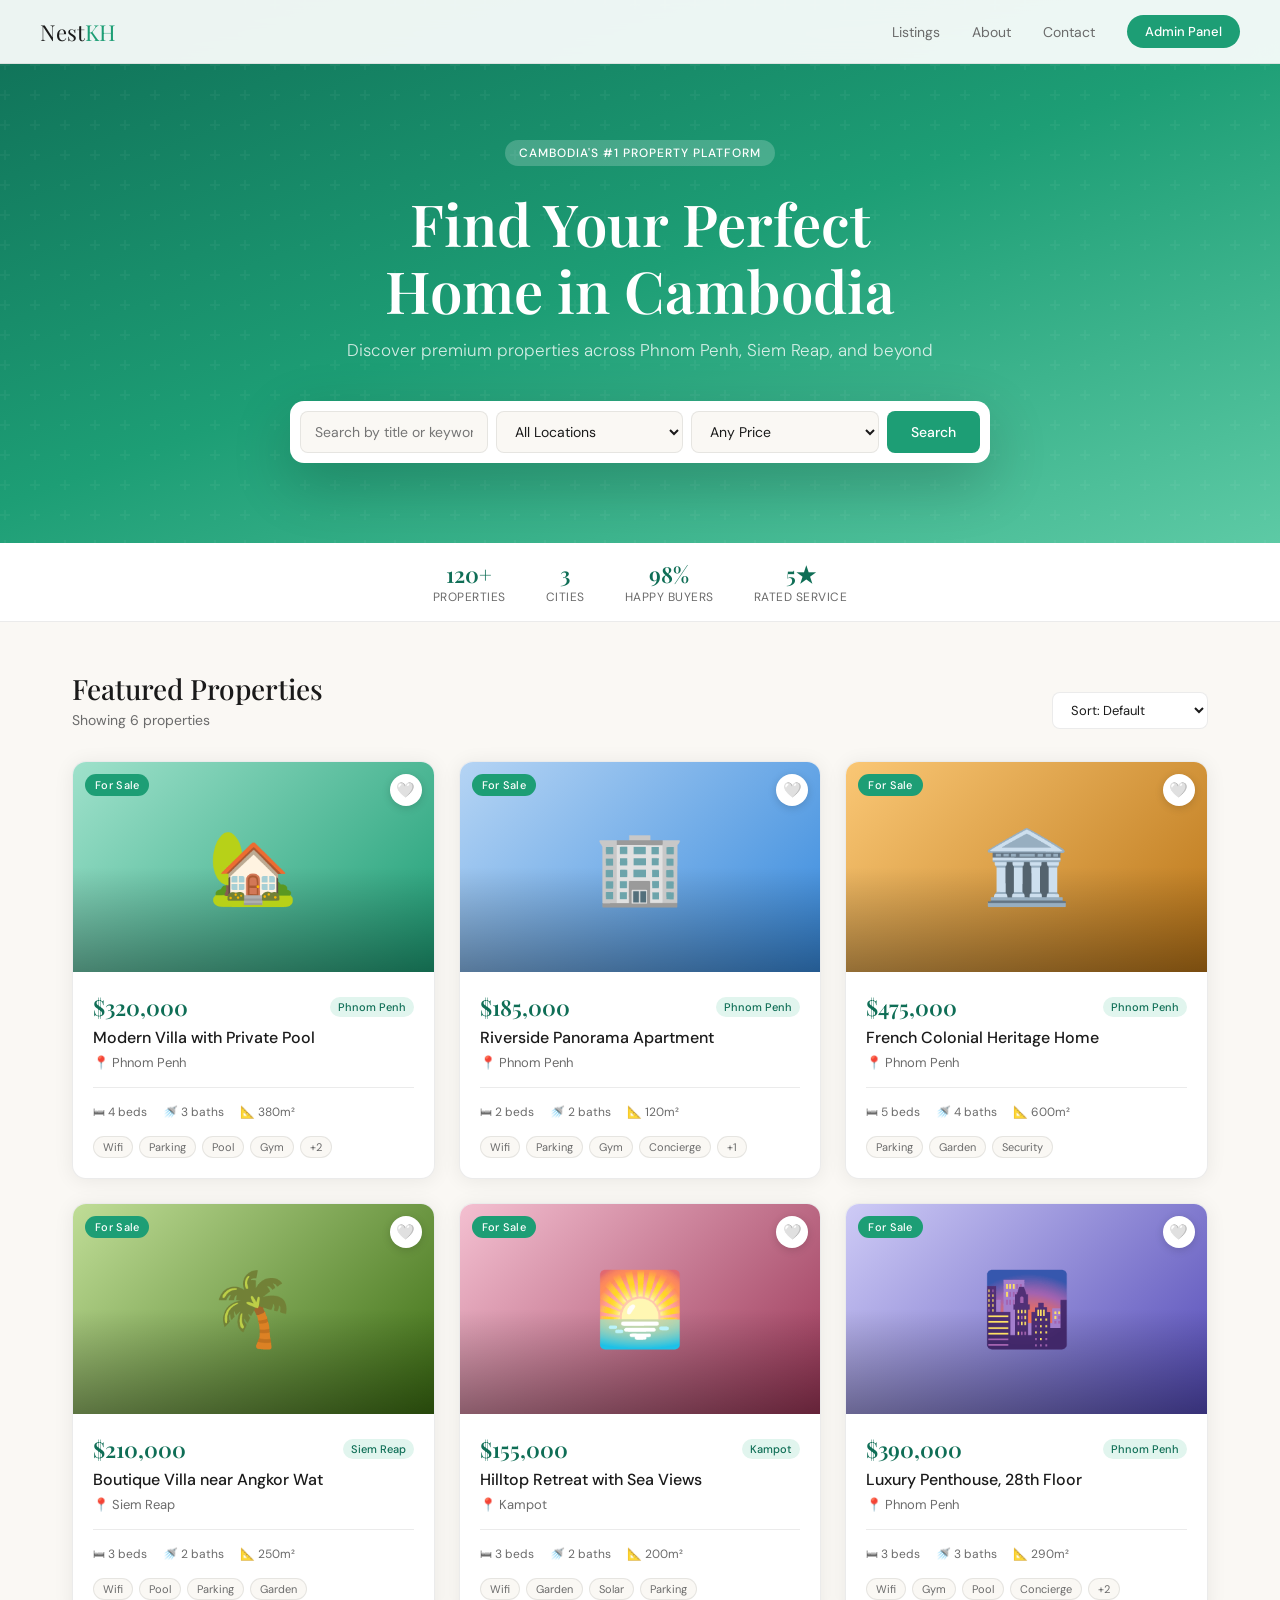
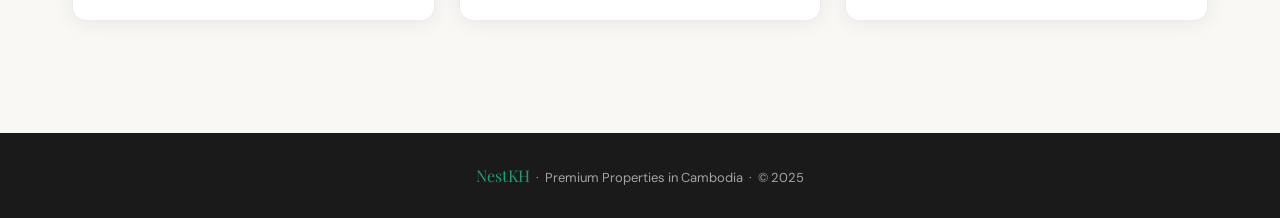
==== index.html @ 5dab059b "Add files via upload mock html" ====
<!DOCTYPE html>
<html lang="en">
<head>
<meta charset="UTF-8"/>
<meta name="viewport" content="width=device-width, initial-scale=1.0"/>
<title>NestKH — Premium Properties in Cambodia</title>
<link rel="preconnect" href="https://fonts.googleapis.com"/>
<link href="https://fonts.googleapis.com/css2?family=Playfair+Display:wght@400;500;600&family=DM+Sans:wght@300;400;500&display=swap" rel="stylesheet"/>
<style>
  :root {
    --green: #1D9E75;
    --green-dark: #0F6E56;
    --green-light: #E1F5EE;
    --cream: #FAF8F4;
    --ink: #1A1A1A;
    --muted: #6B6B6B;
    --border: rgba(0,0,0,0.08);
    --white: #ffffff;
    --card-shadow: 0 2px 20px rgba(0,0,0,0.07);
    --hover-shadow: 0 8px 40px rgba(0,0,0,0.13);
    --radius: 14px;
    --radius-sm: 8px;
  }
  * { box-sizing: border-box; margin: 0; padding: 0; }
  html { scroll-behavior: smooth; }
  body { font-family: 'DM Sans', sans-serif; background: var(--cream); color: var(--ink); overflow-x: hidden; }

  /* NAV */
  nav {
    position: fixed; top: 0; left: 0; right: 0; z-index: 999;
    background: rgba(255,255,255,0.92);
    backdrop-filter: blur(12px);
    border-bottom: 1px solid var(--border);
    height: 64px; display: flex; align-items: center;
    padding: 0 2.5rem; justify-content: space-between;
  }
  .logo { font-family: 'Playfair Display', serif; font-size: 22px; color: var(--ink); cursor: pointer; }
  .logo span { color: var(--green); }
  .nav-right { display: flex; align-items: center; gap: 2rem; }
  .nav-link { font-size: 14px; color: var(--muted); cursor: pointer; text-decoration: none; font-weight: 400; transition: color 0.2s; }
  .nav-link:hover { color: var(--ink); }
  .nav-admin { background: var(--green); color: white; padding: 8px 18px; border-radius: 100px; font-size: 13px; font-weight: 500; cursor: pointer; border: none; font-family: 'DM Sans', sans-serif; transition: background 0.2s; }
  .nav-admin:hover { background: var(--green-dark); }

  /* HERO */
  .hero {
    padding: 140px 2.5rem 80px;
    background: linear-gradient(160deg, #0F6E56 0%, #1D9E75 50%, #5DCAA5 100%);
    position: relative; overflow: hidden; text-align: center;
  }
  .hero::before {
    content: ''; position: absolute; inset: 0;
    background: url("data:image/svg+xml,%3Csvg width='60' height='60' viewBox='0 0 60 60' xmlns='http://www.w3.org/2000/svg'%3E%3Cg fill='none' fill-rule='evenodd'%3E%3Cg fill='%23ffffff' fill-opacity='0.04'%3E%3Cpath d='M36 34v-4h-2v4h-4v2h4v4h2v-4h4v-2h-4zm0-30V0h-2v4h-4v2h4v4h2V6h4V4h-4zM6 34v-4H4v4H0v2h4v4h2v-4h4v-2H6zM6 4V0H4v4H0v2h4v4h2V6h4V4H6z'/%3E%3C/g%3E%3C/g%3E%3C/svg%3E");
  }
  .hero-tag { display: inline-block; background: rgba(255,255,255,0.2); color: white; font-size: 12px; padding: 5px 14px; border-radius: 100px; margin-bottom: 1.5rem; letter-spacing: 1px; text-transform: uppercase; font-weight: 500; }
  .hero h1 { font-family: 'Playfair Display', serif; font-size: clamp(36px, 5vw, 58px); color: white; font-weight: 600; line-height: 1.15; margin-bottom: 1rem; position: relative; }
  .hero p { font-size: 17px; color: rgba(255,255,255,0.8); margin-bottom: 2.5rem; font-weight: 300; position: relative; }

  /* SEARCH BAR */
  .search-box {
    background: white;
    border-radius: var(--radius);
    padding: 10px;
    display: flex; gap: 8px; flex-wrap: wrap;
    max-width: 700px; margin: 0 auto;
    box-shadow: 0 20px 60px rgba(0,0,0,0.2);
    position: relative;
  }
  .search-box input, .search-box select {
    flex: 1; min-width: 150px; padding: 10px 14px;
    border: 1px solid var(--border); border-radius: var(--radius-sm);
    font-size: 14px; font-family: 'DM Sans', sans-serif;
    color: var(--ink); background: var(--cream); outline: none;
    transition: border-color 0.2s;
  }
  .search-box input:focus, .search-box select:focus { border-color: var(--green); }
  .search-btn {
    background: var(--green); color: white; border: none;
    padding: 10px 24px; border-radius: var(--radius-sm);
    font-size: 14px; font-weight: 500; cursor: pointer;
    font-family: 'DM Sans', sans-serif; white-space: nowrap;
    transition: background 0.2s;
  }
  .search-btn:hover { background: var(--green-dark); }

  /* STATS BAR */
  .stats-bar {
    background: white; border-bottom: 1px solid var(--border);
    padding: 1rem 2.5rem; display: flex; gap: 2.5rem; justify-content: center; flex-wrap: wrap;
  }
  .stat { text-align: center; }
  .stat-num { font-family: 'Playfair Display', serif; font-size: 22px; color: var(--green-dark); font-weight: 600; }
  .stat-label { font-size: 12px; color: var(--muted); text-transform: uppercase; letter-spacing: 0.5px; }

  /* LISTINGS SECTION */
  .listings-wrap { max-width: 1200px; margin: 0 auto; padding: 3rem 2rem; }
  .listings-header { display: flex; justify-content: space-between; align-items: flex-end; margin-bottom: 2rem; flex-wrap: wrap; gap: 1rem; }
  .listings-header h2 { font-family: 'Playfair Display', serif; font-size: 28px; font-weight: 500; }
  .listings-header p { font-size: 14px; color: var(--muted); margin-top: 4px; }
  .sort-select { padding: 8px 14px; border: 1px solid var(--border); border-radius: var(--radius-sm); font-size: 13px; font-family: 'DM Sans', sans-serif; color: var(--ink); background: white; cursor: pointer; outline: none; }

  /* GRID */
  .grid { display: grid; grid-template-columns: repeat(auto-fill, minmax(340px, 1fr)); gap: 1.5rem; }

  /* CARD */
  .card {
    background: white; border-radius: var(--radius);
    overflow: hidden; cursor: pointer;
    box-shadow: var(--card-shadow);
    border: 1px solid var(--border);
    transition: transform 0.25s cubic-bezier(0.34,1.56,0.64,1), box-shadow 0.25s;
    animation: fadeUp 0.5s ease both;
  }
  .card:hover { transform: translateY(-6px); box-shadow: var(--hover-shadow); }
  @keyframes fadeUp { from { opacity:0; transform: translateY(20px); } to { opacity:1; transform: translateY(0); } }
  .card:nth-child(1) { animation-delay: 0.05s; }
  .card:nth-child(2) { animation-delay: 0.1s; }
  .card:nth-child(3) { animation-delay: 0.15s; }
  .card:nth-child(4) { animation-delay: 0.2s; }
  .card:nth-child(5) { animation-delay: 0.25s; }
  .card:nth-child(6) { animation-delay: 0.3s; }

  .card-img {
    height: 210px; position: relative; overflow: hidden;
    display: flex; align-items: center; justify-content: center;
    font-size: 72px;
  }
  .img-overlay {
    position: absolute; inset: 0;
    background: linear-gradient(to bottom, transparent 50%, rgba(0,0,0,0.35) 100%);
  }
  .card-badge {
    position: absolute; top: 12px; left: 12px;
    background: var(--green); color: white;
    font-size: 11px; font-weight: 500; padding: 4px 10px;
    border-radius: 100px; letter-spacing: 0.3px;
  }
  .card-fav {
    position: absolute; top: 12px; right: 12px;
    background: white; width: 32px; height: 32px; border-radius: 50%;
    display: flex; align-items: center; justify-content: center;
    font-size: 15px; cursor: pointer; box-shadow: 0 2px 8px rgba(0,0,0,0.15);
    transition: transform 0.2s;
  }
  .card-fav:hover { transform: scale(1.15); }
  .card-body { padding: 1.25rem; }
  .card-top { display: flex; justify-content: space-between; align-items: flex-start; margin-bottom: 6px; }
  .card-price { font-family: 'Playfair Display', serif; font-size: 22px; color: var(--green-dark); font-weight: 600; }
  .card-tag { font-size: 11px; background: var(--green-light); color: var(--green-dark); padding: 3px 8px; border-radius: 100px; font-weight: 500; align-self: center; }
  .card-title { font-size: 16px; font-weight: 500; margin-bottom: 5px; line-height: 1.3; }
  .card-loc { font-size: 13px; color: var(--muted); margin-bottom: 1rem; display: flex; align-items: center; gap: 4px; }
  .divider { height: 1px; background: var(--border); margin-bottom: 1rem; }
  .card-meta { display: flex; gap: 1rem; margin-bottom: 1rem; }
  .meta-item { font-size: 12px; color: var(--muted); display: flex; align-items: center; gap: 4px; }
  .card-facilities { display: flex; gap: 6px; flex-wrap: wrap; }
  .fac { font-size: 11px; background: var(--cream); border: 1px solid var(--border); padding: 3px 9px; border-radius: 100px; color: var(--muted); font-weight: 400; }

  /* NO RESULTS */
  .no-results { text-align: center; padding: 4rem 2rem; color: var(--muted); }
  .no-results div { font-size: 48px; margin-bottom: 1rem; }
  .no-results p { font-size: 16px; }

  /* DETAIL PAGE */
  #detail-page { display: none; padding-top: 64px; }
  .detail-wrap { max-width: 1100px; margin: 0 auto; padding: 2.5rem 2rem; }
  .back-btn {
    display: inline-flex; align-items: center; gap: 6px;
    font-size: 14px; color: var(--muted); cursor: pointer;
    background: white; border: 1px solid var(--border);
    padding: 8px 16px; border-radius: 100px; margin-bottom: 1.5rem;
    transition: all 0.2s; font-family: 'DM Sans', sans-serif;
    box-shadow: var(--card-shadow);
  }
  .back-btn:hover { color: var(--ink); border-color: var(--green); }

  .detail-gallery { display: grid; grid-template-columns: 2fr 1fr; grid-template-rows: 240px 240px; gap: 10px; border-radius: var(--radius); overflow: hidden; margin-bottom: 2.5rem; }
  .gal-main { grid-row: span 2; background: linear-gradient(135deg, #9FE1CB, #1D9E75); display: flex; align-items: center; justify-content: center; font-size: 80px; }
  .gal-sub { display: grid; grid-template-rows: 1fr 1fr; gap: 10px; }
  .gal-sm { display: flex; align-items: center; justify-content: center; font-size: 40px; }
  .gal-sm:nth-child(1) { background: linear-gradient(135deg, #E1F5EE, #9FE1CB); }
  .gal-sm:nth-child(2) { background: linear-gradient(135deg, #C0DD97, #639922); }

  .detail-grid { display: grid; grid-template-columns: 1fr 360px; gap: 2rem; }
  .detail-info h1 { font-family: 'Playfair Display', serif; font-size: 32px; font-weight: 500; margin-bottom: 6px; line-height: 1.2; }
  .detail-price-row { display: flex; align-items: center; gap: 1rem; margin-bottom: 0.75rem; }
  .detail-price { font-family: 'Playfair Display', serif; font-size: 28px; color: var(--green-dark); }
  .detail-loc { font-size: 15px; color: var(--muted); display: flex; align-items: center; gap: 6px; margin-bottom: 2rem; }
  .detail-meta { display: flex; gap: 1.5rem; padding: 1.25rem; background: var(--green-light); border-radius: var(--radius-sm); margin-bottom: 2rem; flex-wrap: wrap; }
  .detail-meta-item { font-size: 13px; color: var(--green-dark); display: flex; align-items: center; gap: 6px; font-weight: 500; }
  .section-title { font-family: 'Playfair Display', serif; font-size: 18px; font-weight: 500; margin-bottom: 1rem; padding-bottom: 0.75rem; border-bottom: 1px solid var(--border); }
  .detail-desc { font-size: 15px; line-height: 1.8; color: var(--muted); margin-bottom: 2rem; font-weight: 300; }
  .fac-grid { display: grid; grid-template-columns: repeat(3, 1fr); gap: 10px; margin-bottom: 2rem; }
  .fac-item { background: white; border: 1px solid var(--border); border-radius: var(--radius-sm); padding: 14px; text-align: center; box-shadow: var(--card-shadow); }
  .fac-icon { font-size: 22px; margin-bottom: 6px; }
  .fac-name { font-size: 12px; color: var(--muted); font-weight: 500; }

  /* ENQUIRY CARD */
  .enquiry-card { background: white; border-radius: var(--radius); border: 1px solid var(--border); padding: 1.75rem; box-shadow: var(--card-shadow); position: sticky; top: 80px; }
  .enquiry-card h3 { font-family: 'Playfair Display', serif; font-size: 18px; margin-bottom: 1.25rem; }
  .enq-input { width: 100%; padding: 11px 14px; border: 1px solid var(--border); border-radius: var(--radius-sm); font-size: 14px; font-family: 'DM Sans', sans-serif; color: var(--ink); background: var(--cream); margin-bottom: 10px; outline: none; transition: border-color 0.2s; }
  .enq-input:focus { border-color: var(--green); }
  .enq-submit { width: 100%; padding: 12px; background: var(--green); color: white; border: none; border-radius: var(--radius-sm); font-size: 15px; font-weight: 500; cursor: pointer; font-family: 'DM Sans', sans-serif; transition: background 0.2s; margin-top: 4px; }
  .enq-submit:hover { background: var(--green-dark); }
  .agent-info { display: flex; align-items: center; gap: 12px; margin-top: 1.25rem; padding-top: 1.25rem; border-top: 1px solid var(--border); }
  .agent-avatar { width: 42px; height: 42px; border-radius: 50%; background: linear-gradient(135deg, var(--green), var(--green-dark)); display: flex; align-items: center; justify-content: center; font-size: 16px; color: white; font-weight: 500; flex-shrink: 0; }
  .agent-name { font-size: 14px; font-weight: 500; }
  .agent-role { font-size: 12px; color: var(--muted); }

  /* ADMIN LOGIN */
  #login-page { display: none; padding-top: 64px; min-height: 100vh; display: none; align-items: center; justify-content: center; background: var(--cream); }
  #login-page.active { display: flex; }
  .login-card { background: white; border-radius: var(--radius); border: 1px solid var(--border); padding: 2.5rem; width: 100%; max-width: 400px; box-shadow: var(--hover-shadow); text-align: center; }
  .login-icon { font-size: 40px; margin-bottom: 1rem; }
  .login-card h2 { font-family: 'Playfair Display', serif; font-size: 24px; margin-bottom: 0.5rem; }
  .login-card p { font-size: 14px; color: var(--muted); margin-bottom: 2rem; }
  .login-input { width: 100%; padding: 12px 16px; border: 1px solid var(--border); border-radius: var(--radius-sm); font-size: 15px; font-family: 'DM Sans', sans-serif; color: var(--ink); background: var(--cream); outline: none; text-align: center; letter-spacing: 6px; margin-bottom: 12px; transition: border-color 0.2s; }
  .login-input:focus { border-color: var(--green); }
  .login-btn { width: 100%; padding: 12px; background: var(--green); color: white; border: none; border-radius: var(--radius-sm); font-size: 15px; font-weight: 500; cursor: pointer; font-family: 'DM Sans', sans-serif; transition: background 0.2s; }
  .login-btn:hover { background: var(--green-dark); }
  .login-hint { font-size: 12px; color: var(--muted); margin-top: 1rem; }
  .login-error { font-size: 13px; color: #E24B4A; margin-top: 10px; display: none; }

  /* ADMIN PANEL */
  #admin-page { display: none; padding-top: 64px; }
  #admin-page.active { display: block; }
  .admin-wrap { max-width: 1100px; margin: 0 auto; padding: 2.5rem 2rem; }
  .admin-topbar { display: flex; justify-content: space-between; align-items: center; margin-bottom: 2rem; flex-wrap: wrap; gap: 1rem; }
  .admin-topbar h2 { font-family: 'Playfair Display', serif; font-size: 26px; }
  .admin-topbar p { font-size: 13px; color: var(--muted); margin-top: 2px; }
  .add-btn { background: var(--green); color: white; padding: 10px 20px; border: none; border-radius: var(--radius-sm); font-size: 14px; font-weight: 500; cursor: pointer; font-family: 'DM Sans', sans-serif; transition: background 0.2s; }
  .add-btn:hover { background: var(--green-dark); }
  .logout-btn { background: none; border: 1px solid var(--border); padding: 10px 16px; border-radius: var(--radius-sm); font-size: 14px; cursor: pointer; font-family: 'DM Sans', sans-serif; color: var(--muted); transition: all 0.2s; }
  .logout-btn:hover { border-color: #E24B4A; color: #E24B4A; }

  /* ADMIN STATS */
  .admin-stats { display: grid; grid-template-columns: repeat(auto-fit, minmax(150px, 1fr)); gap: 1rem; margin-bottom: 2rem; }
  .astat { background: white; border: 1px solid var(--border); border-radius: var(--radius-sm); padding: 1.25rem; box-shadow: var(--card-shadow); }
  .astat-num { font-family: 'Playfair Display', serif; font-size: 28px; color: var(--green-dark); }
  .astat-label { font-size: 12px; color: var(--muted); margin-top: 4px; text-transform: uppercase; letter-spacing: 0.5px; }

  /* ADMIN TABLE */
  .table-wrap { background: white; border-radius: var(--radius); border: 1px solid var(--border); overflow: hidden; box-shadow: var(--card-shadow); }
  table { width: 100%; border-collapse: collapse; }
  thead { background: var(--cream); }
  th { padding: 14px 16px; text-align: left; font-size: 11px; font-weight: 500; text-transform: uppercase; letter-spacing: 0.8px; color: var(--muted); border-bottom: 1px solid var(--border); }
  td { padding: 14px 16px; font-size: 14px; border-bottom: 1px solid var(--border); vertical-align: middle; }
  tr:last-child td { border-bottom: none; }
  tbody tr:hover td { background: var(--cream); }
  .td-title { font-weight: 500; }
  .td-price { font-family: 'Playfair Display', serif; font-size: 15px; color: var(--green-dark); }
  .status-pill { display: inline-block; background: #EAF3DE; color: #3B6D11; padding: 3px 10px; border-radius: 100px; font-size: 11px; font-weight: 500; }
  .btn-edit { background: #E6F1FB; color: #185FA5; border: none; padding: 6px 12px; border-radius: var(--radius-sm); font-size: 12px; cursor: pointer; font-family: 'DM Sans', sans-serif; font-weight: 500; margin-right: 6px; transition: background 0.15s; }
  .btn-del { background: #FCEBEB; color: #A32D2D; border: none; padding: 6px 12px; border-radius: var(--radius-sm); font-size: 12px; cursor: pointer; font-family: 'DM Sans', sans-serif; font-weight: 500; transition: background 0.15s; }
  .btn-edit:hover { background: #B5D4F4; }
  .btn-del:hover { background: #F7C1C1; }

  /* MODAL */
  .overlay { position: fixed; inset: 0; background: rgba(15,20,15,0.55); z-index: 1000; display: none; align-items: center; justify-content: center; padding: 1rem; backdrop-filter: blur(4px); }
  .overlay.open { display: flex; }
  .modal { background: white; border-radius: var(--radius); padding: 2rem; width: 100%; max-width: 520px; max-height: 90vh; overflow-y: auto; box-shadow: 0 30px 80px rgba(0,0,0,0.25); }
  .modal-head { display: flex; justify-content: space-between; align-items: center; margin-bottom: 1.5rem; }
  .modal-head h3 { font-family: 'Playfair Display', serif; font-size: 20px; }
  .modal-close { background: none; border: 1px solid var(--border); width: 32px; height: 32px; border-radius: 50%; cursor: pointer; font-size: 16px; display: flex; align-items: center; justify-content: center; color: var(--muted); transition: all 0.2s; }
  .modal-close:hover { border-color: #E24B4A; color: #E24B4A; }
  .field { margin-bottom: 1rem; }
  .field label { display: block; font-size: 12px; font-weight: 500; color: var(--muted); text-transform: uppercase; letter-spacing: 0.5px; margin-bottom: 6px; }
  .field input, .field select, .field textarea { width: 100%; padding: 10px 14px; border: 1px solid var(--border); border-radius: var(--radius-sm); font-size: 14px; font-family: 'DM Sans', sans-serif; color: var(--ink); background: var(--cream); outline: none; transition: border-color 0.2s; }
  .field input:focus, .field select:focus, .field textarea:focus { border-color: var(--green); background: white; }
  .field-row { display: grid; grid-template-columns: 1fr 1fr; gap: 12px; }
  .upload-zone { border: 2px dashed var(--border); border-radius: var(--radius-sm); padding: 1.5rem; text-align: center; cursor: pointer; transition: border-color 0.2s; background: var(--cream); }
  .upload-zone:hover { border-color: var(--green); }
  .upload-zone p { font-size: 13px; color: var(--muted); margin-top: 6px; }
  .modal-footer { display: flex; gap: 10px; justify-content: flex-end; margin-top: 1.5rem; padding-top: 1.5rem; border-top: 1px solid var(--border); }
  .btn-cancel { background: none; border: 1px solid var(--border); padding: 10px 20px; border-radius: var(--radius-sm); font-size: 14px; cursor: pointer; font-family: 'DM Sans', sans-serif; color: var(--muted); }
  .btn-save { background: var(--green); color: white; border: none; padding: 10px 24px; border-radius: var(--radius-sm); font-size: 14px; font-weight: 500; cursor: pointer; font-family: 'DM Sans', sans-serif; }

  /* FOOTER */
  footer { background: var(--ink); color: rgba(255,255,255,0.6); text-align: center; padding: 2rem; font-size: 13px; margin-top: 4rem; }
  footer span { color: var(--green); font-family: 'Playfair Display', serif; font-size: 16px; }

  /* RESPONSIVE */
  @media (max-width: 768px) {
    nav { padding: 0 1.25rem; }
    .hero { padding: 110px 1.25rem 60px; }
    .stats-bar { gap: 1.5rem; padding: 1rem; }
    .listings-wrap { padding: 2rem 1rem; }
    .grid { grid-template-columns: 1fr; }
    .detail-gallery { grid-template-columns: 1fr; grid-template-rows: 260px; }
    .gal-sub { display: none; }
    .gal-main { grid-row: span 1; }
    .detail-grid { grid-template-columns: 1fr; }
    .enquiry-card { position: static; }
    .fac-grid { grid-template-columns: repeat(2, 1fr); }
    .admin-wrap { padding: 1.5rem 1rem; }
    .field-row { grid-template-columns: 1fr; }
    table { font-size: 13px; }
    th, td { padding: 10px 12px; }
  }
</style>
</head>
<body>

<!-- NAV -->
<nav>
  <div class="logo" onclick="showPage('home')">Nest<span>KH</span></div>
  <div class="nav-right">
    <a class="nav-link" onclick="showPage('home')">Listings</a>
    <a class="nav-link">About</a>
    <a class="nav-link">Contact</a>
    <button class="nav-admin" onclick="showPage('login')">Admin Panel</button>
  </div>
</nav>

<!-- HOME PAGE -->
<div id="home-page">
  <div class="hero">
    <div class="hero-tag">Cambodia's #1 Property Platform</div>
    <h1>Find Your Perfect<br/>Home in Cambodia</h1>
    <p>Discover premium properties across Phnom Penh, Siem Reap, and beyond</p>
    <div class="search-box">
      <input type="text" placeholder="Search by title or keyword..." id="s-text" oninput="filterAll()"/>
      <select id="s-loc" onchange="filterAll()">
        <option value="">All Locations</option>
        <option>Phnom Penh</option>
        <option>Siem Reap</option>
        <option>Kampot</option>
      </select>
      <select id="s-price" onchange="filterAll()">
        <option value="">Any Price</option>
        <option value="200000">Under $200k</option>
        <option value="350000">Under $350k</option>
        <option value="999999">Under $500k</option>
      </select>
      <button class="search-btn" onclick="filterAll()">Search</button>
    </div>
  </div>

  <div class="stats-bar">
    <div class="stat"><div class="stat-num">120+</div><div class="stat-label">Properties</div></div>
    <div class="stat"><div class="stat-num">3</div><div class="stat-label">Cities</div></div>
    <div class="stat"><div class="stat-num">98%</div><div class="stat-label">Happy Buyers</div></div>
    <div class="stat"><div class="stat-num">5★</div><div class="stat-label">Rated Service</div></div>
  </div>

  <div class="listings-wrap">
    <div class="listings-header">
      <div>
        <h2>Featured Properties</h2>
        <p id="result-label">Showing 6 properties</p>
      </div>
      <select class="sort-select" onchange="sortListings(this.value)">
        <option value="">Sort: Default</option>
        <option value="asc">Price: Low to High</option>
        <option value="desc">Price: High to Low</option>
      </select>
    </div>
    <div class="grid" id="grid"></div>
    <div class="no-results" id="no-results" style="display:none;">
      <div>🏚️</div>
      <p>No properties match your search. Try adjusting your filters.</p>
    </div>
  </div>

  <footer><span>NestKH</span> &nbsp;·&nbsp; Premium Properties in Cambodia &nbsp;·&nbsp; © 2025</footer>
</div>

<!-- DETAIL PAGE -->
<div id="detail-page">
  <div class="detail-wrap">
    <button class="back-btn" onclick="showPage('home')">← Back to listings</button>
    <div class="detail-gallery">
      <div class="gal-main" id="d-main-img"></div>
      <div class="gal-sub">
        <div class="gal-sm" id="d-sub1"></div>
        <div class="gal-sm" id="d-sub2"></div>
      </div>
    </div>
    <div class="detail-grid">
      <div class="detail-info">
        <div class="detail-price-row">
          <div class="detail-price" id="d-price"></div>
          <span class="card-tag">For Sale</span>
        </div>
        <h1 id="d-title"></h1>
        <div class="detail-loc" id="d-loc"></div>
        <div class="detail-meta" id="d-meta"></div>
        <div class="section-title">About this property</div>
        <p class="detail-desc" id="d-desc"></p>
        <div class="section-title">Facilities & Amenities</div>
        <div class="fac-grid" id="d-facs"></div>
      </div>
      <div>
        <div class="enquiry-card">
          <h3>Enquire Now</h3>
          <input class="enq-input" placeholder="Your full name"/>
          <input class="enq-input" placeholder="Phone number"/>
          <input class="enq-input" placeholder="Email address"/>
          <textarea class="enq-input" rows="3" placeholder="I'm interested in this property..." style="resize:none;"></textarea>
          <button class="enq-submit">Send Enquiry</button>
          <div class="agent-info">
            <div class="agent-avatar">SR</div>
            <div>
              <div class="agent-name">Sophea Ros</div>
              <div class="agent-role">Senior Property Consultant</div>
            </div>
          </div>
        </div>
      </div>
    </div>
  </div>
  <footer><span>NestKH</span> &nbsp;·&nbsp; Premium Properties in Cambodia &nbsp;·&nbsp; © 2025</footer>
</div>

<!-- LOGIN PAGE -->
<div id="login-page">
  <div class="login-card">
    <div class="login-icon">🔐</div>
    <h2>Admin Access</h2>
    <p>Enter your password to access the admin panel</p>
    <input class="login-input" type="password" id="pw" placeholder="••••••" onkeydown="if(event.key==='Enter')doLogin()"/>
    <button class="login-btn" onclick="doLogin()">Login</button>
    <div class="login-hint">Hint: try <strong>admin123</strong></div>
    <div class="login-error" id="pw-err">Incorrect password. Please try again.</div>
  </div>
</div>

<!-- ADMIN PAGE -->
<div id="admin-page">
  <div class="admin-wrap">
    <div class="admin-topbar">
      <div>
        <h2>Admin Dashboard</h2>
        <p>Manage your property listings</p>
      </div>
      <div style="display:flex;gap:10px;">
        <button class="add-btn" onclick="openModal()">+ Add Listing</button>
        <button class="logout-btn" onclick="showPage('home')">Logout</button>
      </div>
    </div>
    <div class="admin-stats">
      <div class="astat"><div class="astat-num">6</div><div class="astat-label">Total Listings</div></div>
      <div class="astat"><div class="astat-num">6</div><div class="astat-label">Live</div></div>
      <div class="astat"><div class="astat-num">$1.79M</div><div class="astat-label">Total Value</div></div>
      <div class="astat"><div class="astat-num">3</div><div class="astat-label">Cities</div></div>
    </div>
    <div class="table-wrap">
      <table>
        <thead>
          <tr>
            <th>Property</th>
            <th>Location</th>
            <th>Price</th>
            <th>Facilities</th>
            <th>Status</th>
            <th>Actions</th>
          </tr>
        </thead>
        <tbody id="admin-tbody"></tbody>
      </table>
    </div>
  </div>
</div>

<!-- MODAL -->
<div class="overlay" id="overlay">
  <div class="modal">
    <div class="modal-head">
      <h3>Add New Listing</h3>
      <button class="modal-close" onclick="closeModal()">✕</button>
    </div>
    <div class="field">
      <label>Property Title</label>
      <input type="text" placeholder="e.g. Modern Villa in Phnom Penh"/>
    </div>
    <div class="field-row">
      <div class="field">
        <label>Price (USD)</label>
        <input type="number" placeholder="250000"/>
      </div>
      <div class="field">
        <label>Location</label>
        <select>
          <option>Phnom Penh</option>
          <option>Siem Reap</option>
          <option>Kampot</option>
        </select>
      </div>
    </div>
    <div class="field-row">
      <div class="field">
        <label>Bedrooms</label>
        <input type="number" placeholder="3"/>
      </div>
      <div class="field">
        <label>Bathrooms</label>
        <input type="number" placeholder="2"/>
      </div>
    </div>
    <div class="field">
      <label>Description</label>
      <textarea rows="3" placeholder="Describe the property..."></textarea>
    </div>
    <div class="field">
      <label>Facilities (comma separated)</label>
      <input type="text" placeholder="Wifi, Parking, Pool, Gym"/>
    </div>
    <div class="field">
      <label>Upload Images</label>
      <div class="upload-zone">
        <div style="font-size:28px;">📁</div>
        <p>Click to upload images (JPG, PNG, max 5MB each)</p>
      </div>
    </div>
    <div class="modal-footer">
      <button class="btn-cancel" onclick="closeModal()">Cancel</button>
      <button class="btn-save" onclick="closeModal()">Save Listing</button>
    </div>
  </div>
</div>

<script>
const listings = [
  {
    id: 1, emoji: '🏡', bg: 'linear-gradient(135deg,#9FE1CB,#1D9E75)',
    title: 'Modern Villa with Private Pool', price: 320000,
    location: 'Phnom Penh', beds: 4, baths: 3, sqm: 380,
    desc: 'A stunning modern villa featuring an open-plan living area, chef\'s kitchen, and private pool. Located in a prestigious gated community with 24-hour security. Surrounded by lush landscaping just 10 minutes from BKK1, this is the ultimate family home.',
    facilities: ['Wifi','Parking','Pool','Gym','Security','Garden'],
    facIcons: { Wifi:'📶', Parking:'🚗', Pool:'🏊', Gym:'🏋️', Security:'🔒', Garden:'🌿', Concierge:'🛎️', Solar:'☀️', Balcony:'🏗️' }
  },
  {
    id: 2, emoji: '🏢', bg: 'linear-gradient(135deg,#B5D4F4,#378ADD)',
    title: 'Riverside Panorama Apartment', price: 185000,
    location: 'Phnom Penh', beds: 2, baths: 2, sqm: 120,
    desc: 'Bright and airy apartment with sweeping river views on the 18th floor. Features floor-to-ceiling windows, a sleek modern kitchen, and access to a rooftop infinity pool and garden. Walking distance from top restaurants and the Royal Palace.',
    facilities: ['Wifi','Parking','Gym','Concierge','Balcony']
  },
  {
    id: 3, emoji: '🏛️', bg: 'linear-gradient(135deg,#FAC775,#BA7517)',
    title: 'French Colonial Heritage Home', price: 475000,
    location: 'Phnom Penh', beds: 5, baths: 4, sqm: 600,
    desc: 'A beautifully restored French colonial villa in the historic heart of the city. Featuring original wooden floors, soaring ceilings, and a sprawling tropical garden. A rare architectural treasure offering space, elegance, and history in one remarkable package.',
    facilities: ['Parking','Garden','Security']
  },
  {
    id: 4, emoji: '🌴', bg: 'linear-gradient(135deg,#C0DD97,#3B6D11)',
    title: 'Boutique Villa near Angkor Wat', price: 210000,
    location: 'Siem Reap', beds: 3, baths: 2, sqm: 250,
    desc: 'Charming boutique villa just 5 minutes from the ancient temples of Angkor. Surrounded by tropical gardens with a private plunge pool and outdoor dining sala. Perfect as a primary residence or high-yield short-term rental investment.',
    facilities: ['Wifi','Pool','Parking','Garden']
  },
  {
    id: 5, emoji: '🌅', bg: 'linear-gradient(135deg,#F4C0D1,#993556)',
    title: 'Hilltop Retreat with Sea Views', price: 155000,
    location: 'Kampot', beds: 3, baths: 2, sqm: 200,
    desc: 'A serene hilltop property with breathtaking views across the Gulf of Thailand. Entirely solar-powered and surrounded by nature. Just 20 minutes from the charming riverside town of Kampot, this is the perfect escape from the city.',
    facilities: ['Wifi','Garden','Solar','Parking']
  },
  {
    id: 6, emoji: '🌆', bg: 'linear-gradient(135deg,#CECBF6,#534AB7)',
    title: 'Luxury Penthouse, 28th Floor', price: 390000,
    location: 'Phnom Penh', beds: 3, baths: 3, sqm: 290,
    desc: 'Extraordinary full-floor penthouse commanding a 360° panorama of Phnom Penh. Features a private rooftop terrace, designer kitchen, and dedicated concierge service. The absolute pinnacle of urban luxury living in Cambodia\'s capital.',
    facilities: ['Wifi','Gym','Pool','Concierge','Parking','Balcony']
  }
];

const facIcons = { Wifi:'📶', Parking:'🚗', Pool:'🏊', Gym:'🏋️', Security:'🔒', Garden:'🌿', Concierge:'🛎️', Solar:'☀️', Balcony:'🏗️' };
let filtered = [...listings];

function fmt(n) { return '$' + n.toLocaleString(); }

function renderGrid() {
  const grid = document.getElementById('grid');
  const noRes = document.getElementById('no-results');
  document.getElementById('result-label').textContent = 'Showing ' + filtered.length + ' propert' + (filtered.length===1?'y':'ies');
  if (!filtered.length) { grid.innerHTML = ''; noRes.style.display = 'block'; return; }
  noRes.style.display = 'none';
  grid.innerHTML = filtered.map(l => `
    <div class="card" onclick="showDetail(${l.id})">
      <div class="card-img" style="background:${l.bg};">
        <div style="font-size:72px;position:relative;z-index:1;">${l.emoji}</div>
        <div class="img-overlay"></div>
        <div class="card-badge">For Sale</div>
        <div class="card-fav">🤍</div>
      </div>
      <div class="card-body">
        <div class="card-top">
          <div class="card-price">${fmt(l.price)}</div>
          <span class="card-tag">${l.location}</span>
        </div>
        <div class="card-title">${l.title}</div>
        <div class="card-loc">📍 ${l.location}</div>
        <div class="divider"></div>
        <div class="card-meta">
          <span class="meta-item">🛏 ${l.beds} beds</span>
          <span class="meta-item">🚿 ${l.baths} baths</span>
          <span class="meta-item">📐 ${l.sqm}m²</span>
        </div>
        <div class="card-facilities">${l.facilities.slice(0,4).map(f=>`<span class="fac">${f}</span>`).join('')}${l.facilities.length>4?`<span class="fac">+${l.facilities.length-4}</span>`:''}</div>
      </div>
    </div>
  `).join('');
}

function filterAll() {
  const q = document.getElementById('s-text').value.toLowerCase();
  const loc = document.getElementById('s-loc').value;
  const maxP = parseInt(document.getElementById('s-price').value) || Infinity;
  filtered = listings.filter(l =>
    (!q || l.title.toLowerCase().includes(q) || l.location.toLowerCase().includes(q)) &&
    (!loc || l.location === loc) &&
    (l.price <= maxP)
  );
  renderGrid();
}

function sortListings(dir) {
  if (!dir) { filtered = listings.filter(l => filtered.find(f=>f.id===l.id)); }
  else filtered.sort((a,b) => dir==='asc' ? a.price-b.price : b.price-a.price);
  renderGrid();
}

function showDetail(id) {
  const l = listings.find(x=>x.id===id);
  document.getElementById('d-main-img').style.background = l.bg;
  document.getElementById('d-main-img').innerHTML = `<span style="font-size:80px;">${l.emoji}</span>`;
  document.getElementById('d-sub1').style.background = l.bg;
  document.getElementById('d-sub1').innerHTML = '🌿';
  document.getElementById('d-sub2').style.background = l.bg.replace('135deg','315deg');
  document.getElementById('d-sub2').innerHTML = '🛁';
  document.getElementById('d-price').textContent = fmt(l.price);
  document.getElementById('d-title').textContent = l.title;
  document.getElementById('d-loc').innerHTML = `📍 ${l.location}`;
  document.getElementById('d-meta').innerHTML = `
    <span class="detail-meta-item">🛏 ${l.beds} Bedrooms</span>
    <span class="detail-meta-item">🚿 ${l.baths} Bathrooms</span>
    <span class="detail-meta-item">📐 ${l.sqm} m²</span>
  `;
  document.getElementById('d-desc').textContent = l.desc;
  document.getElementById('d-facs').innerHTML = l.facilities.map(f=>`
    <div class="fac-item"><div class="fac-icon">${facIcons[f]||'✓'}</div><div class="fac-name">${f}</div></div>
  `).join('');
  showPage('detail');
}

function renderAdmin() {
  document.getElementById('admin-tbody').innerHTML = listings.map(l=>`
    <tr>
      <td class="td-title">${l.emoji} ${l.title}</td>
      <td style="color:var(--muted);">${l.location}</td>
      <td class="td-price">${fmt(l.price)}</td>
      <td>${l.facilities.slice(0,3).map(f=>`<span class="fac" style="font-size:11px;">${f}</span>`).join(' ')}</td>
      <td><span class="status-pill">Live</span></td>
      <td>
        <button class="btn-edit" onclick="openModal()">Edit</button>
        <button class="btn-del">Delete</button>
      </td>
    </tr>
  `).join('');
}

function showPage(p) {
  ['home','detail','login','admin'].forEach(id => {
    const el = document.getElementById(id+'-page');
    if (el) el.style.display = 'none';
  });
  const target = document.getElementById(p+'-page');
  if (target) target.style.display = p==='login'?'flex':'block';
  if (p==='home') renderGrid();
  if (p==='admin') renderAdmin();
  window.scrollTo(0,0);
}

function doLogin() {
  const v = document.getElementById('pw').value;
  const err = document.getElementById('pw-err');
  if (v === 'admin123') { err.style.display='none'; showPage('admin'); }
  else { err.style.display='block'; }
}

function openModal() { document.getElementById('overlay').classList.add('open'); }
function closeModal() { document.getElementById('overlay').classList.remove('open'); }

showPage('home');
</script>
</body>
</html>
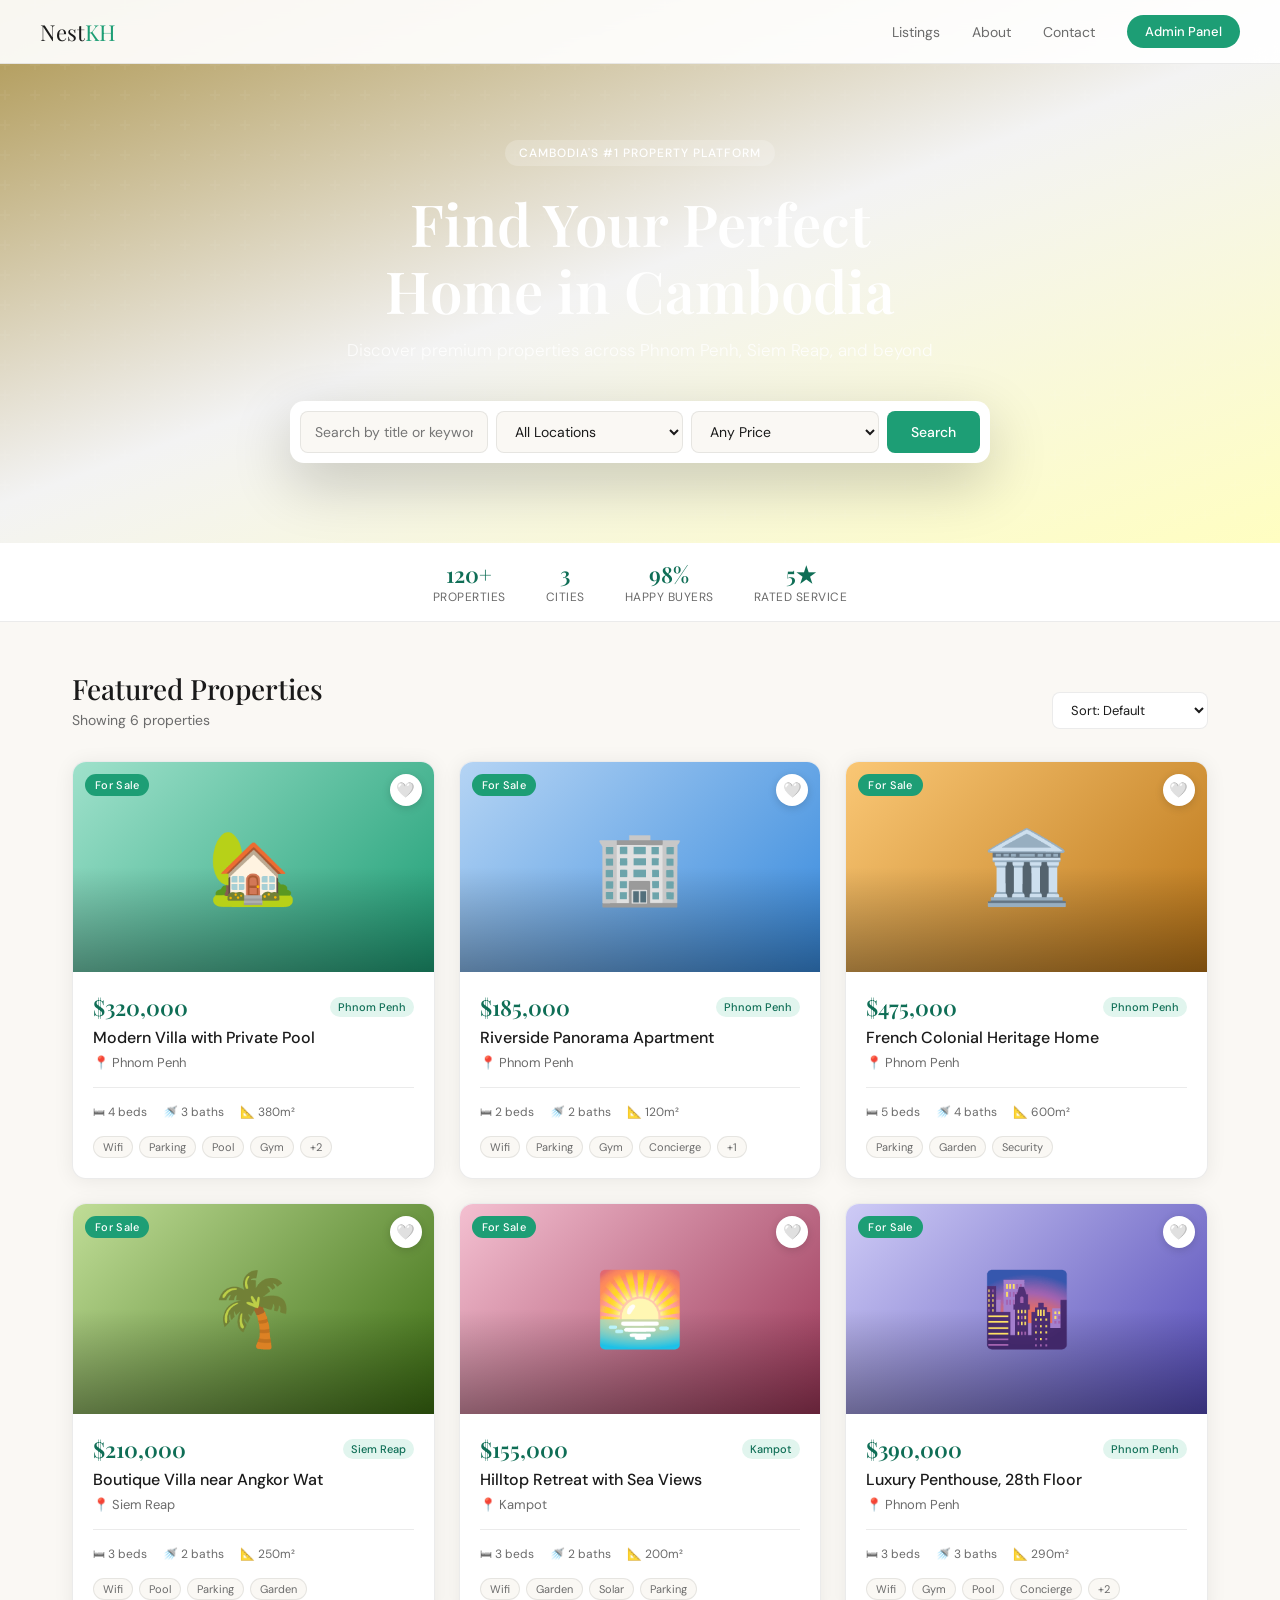
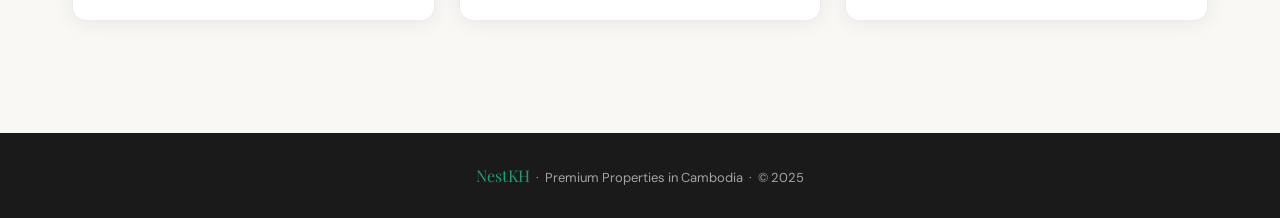
==== commit b66ad8b8: "Update index.html" ====
--- a/index.html
+++ b/index.html
@@ -45,7 +45,7 @@
   /* HERO */
   .hero {
     padding: 140px 2.5rem 80px;
-    background: linear-gradient(160deg, #0F6E56 0%, #1D9E75 50%, #5DCAA5 100%);
+    background: linear-gradient(160deg, #ac944d 0%, #f3f3f3 50%, #fffec1 100%);
     position: relative; overflow: hidden; text-align: center;
   }
   .hero::before {
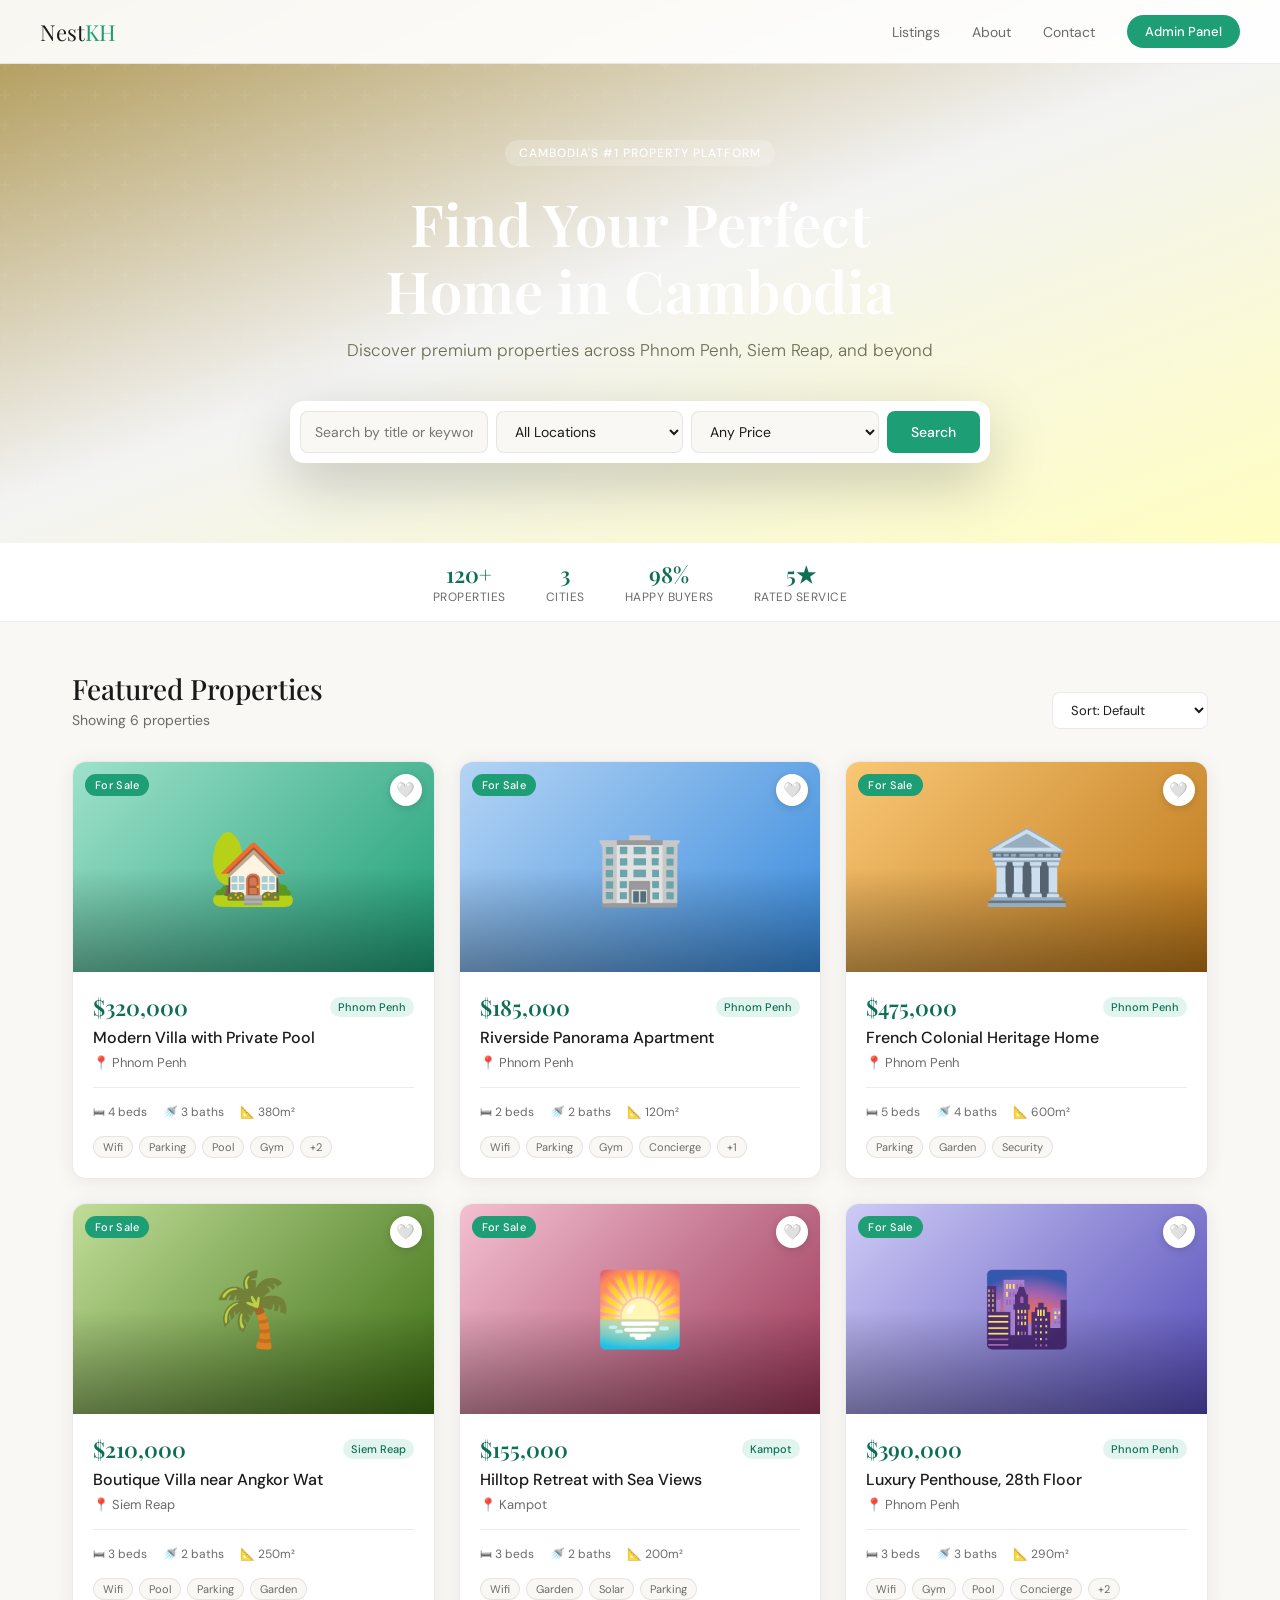
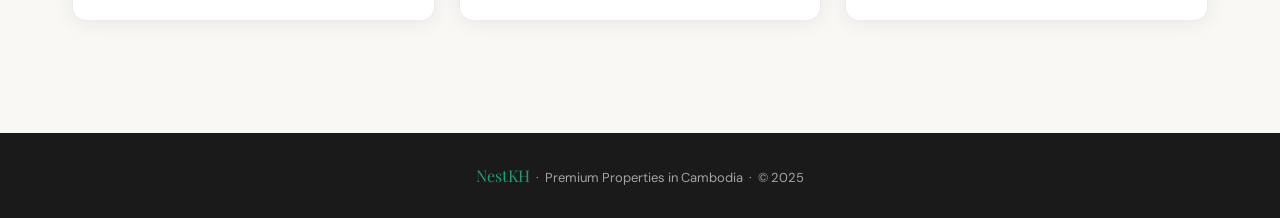
==== commit 11339eb1: "Update index.html" ====
--- a/index.html
+++ b/index.html
@@ -54,7 +54,7 @@
   }
   .hero-tag { display: inline-block; background: rgba(255,255,255,0.2); color: white; font-size: 12px; padding: 5px 14px; border-radius: 100px; margin-bottom: 1.5rem; letter-spacing: 1px; text-transform: uppercase; font-weight: 500; }
   .hero h1 { font-family: 'Playfair Display', serif; font-size: clamp(36px, 5vw, 58px); color: white; font-weight: 600; line-height: 1.15; margin-bottom: 1rem; position: relative; }
-  .hero p { font-size: 17px; color: rgba(255,255,255,0.8); margin-bottom: 2.5rem; font-weight: 300; position: relative; }
+  .hero p { font-size: 17px; color:  #6c6e55; margin-bottom: 2.5rem; font-weight: 300; position: relative; }
 
   /* SEARCH BAR */
   .search-box {
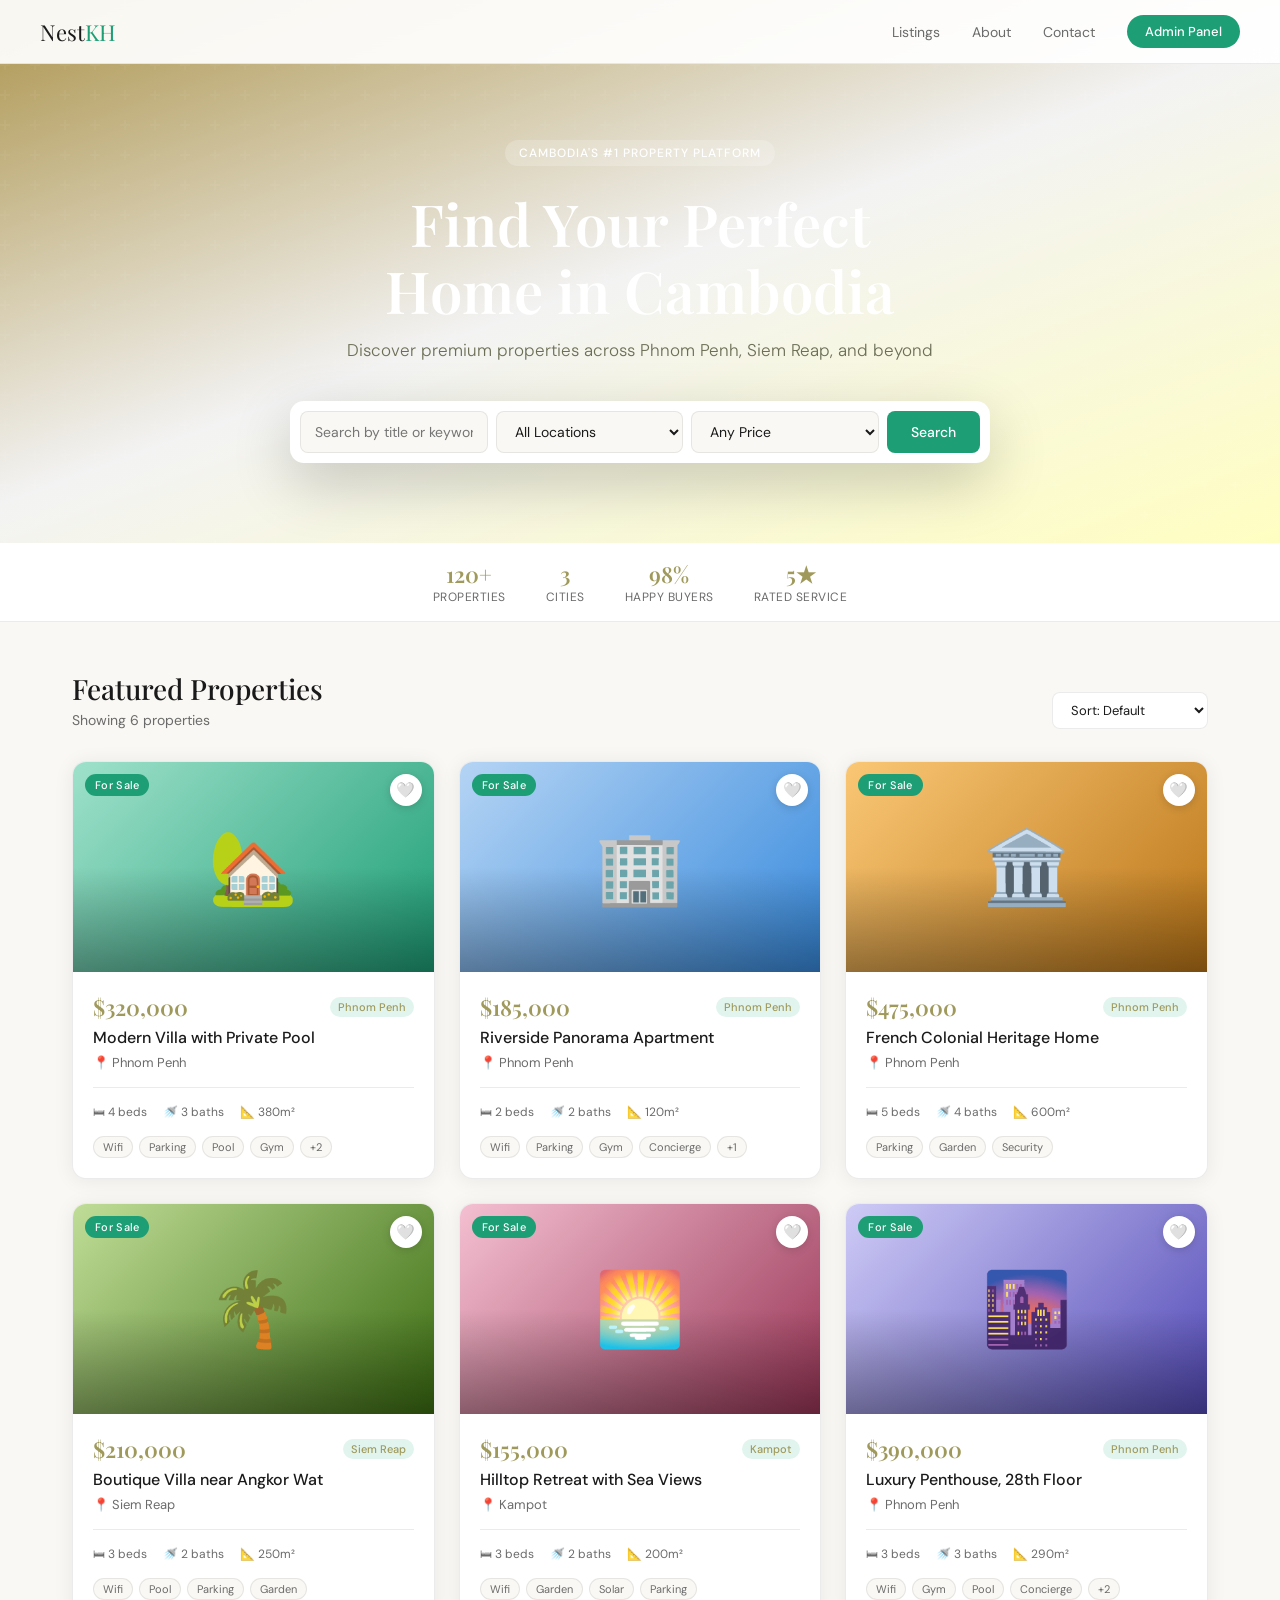
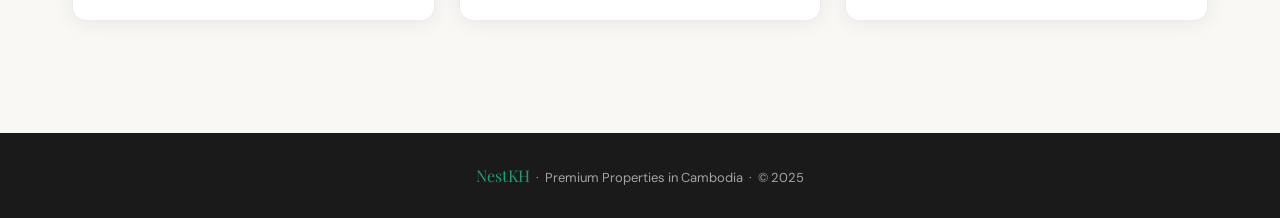
==== commit 7266546f: "Update index.html" ====
--- a/index.html
+++ b/index.html
@@ -9,7 +9,7 @@
 <style>
   :root {
     --green: #1D9E75;
-    --green-dark: #0F6E56;
+    --green-dark: hsl(55, 27%, 49%);;
     --green-light: #E1F5EE;
     --cream: #FAF8F4;
     --ink: #1A1A1A;
